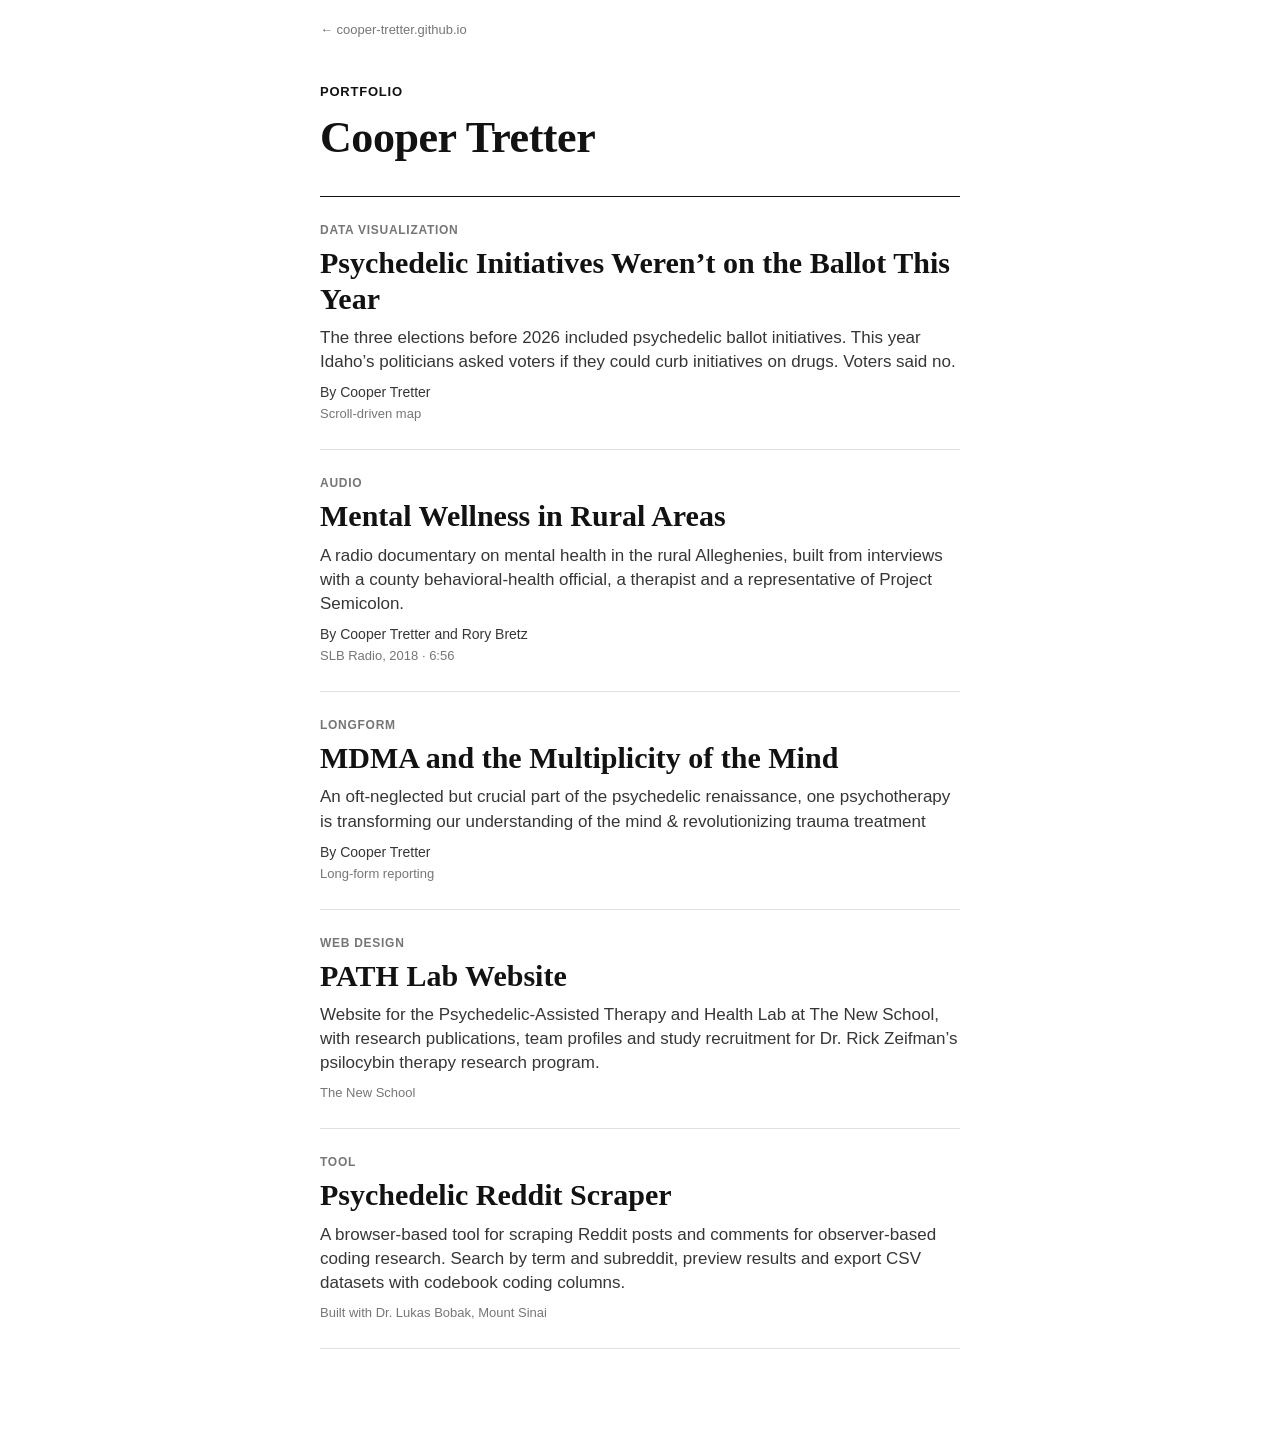
==== portfolio/index.html @ 383b10fb "Add portfolio: psychedelic initiatives viz, rural mental wellness audio, MDMA longform, PATH Lab, Re" ====
<!DOCTYPE html>
<html lang="en">
<head>
<meta charset="UTF-8">
<meta name="viewport" content="width=device-width, initial-scale=1.0">
<title>Portfolio · Cooper Tretter</title>
<meta name="description" content="Selected reporting, audio and data visualization by Cooper Tretter.">
<link rel="stylesheet" href="portfolio.css">
</head>
<body>
<div class="wrap">
<a class="back" href="../">&larr; cooper-tretter.github.io</a>
<div class="sect">Portfolio</div>
<h1>Cooper Tretter</h1>
<div class="list">
<article class="item"><div class="kind">Data visualization</div><h2><a href="psychedelics/">Psychedelic Initiatives Weren’t on the Ballot This Year</a></h2><p>The three elections before 2026 included psychedelic ballot initiatives. This year Idaho’s politicians asked voters if they could curb initiatives on drugs. Voters said no.</p><div class="by">By Cooper Tretter</div><div class="meta">Scroll-driven map</div></article>
<article class="item"><div class="kind">Audio</div><h2><a href="mental-wellness-rural/">Mental Wellness in Rural Areas</a></h2><p>A radio documentary on mental health in the rural Alleghenies, built from interviews with a county behavioral-health official, a therapist and a representative of Project Semicolon.</p><div class="by">By Cooper Tretter and Rory Bretz</div><div class="meta">SLB Radio, 2018 · 6:56</div></article>
<article class="item"><div class="kind">Longform</div><h2><a href="mdma-multiplicity/">MDMA and the Multiplicity of the Mind</a></h2><p>An oft-neglected but crucial part of the psychedelic renaissance, one psychotherapy is transforming our understanding of the mind &amp; revolutionizing trauma treatment</p><div class="by">By Cooper Tretter</div><div class="meta">Long-form reporting</div></article>
<article class="item"><div class="kind">Web design</div><h2><a href="https://psychedelictherapylab.com" target="_blank" rel="noopener">PATH Lab Website</a></h2><p>Website for the Psychedelic-Assisted Therapy and Health Lab at The New School, with research publications, team profiles and study recruitment for Dr. Rick Zeifman’s psilocybin therapy research program.</p><div class="meta">The New School</div></article>
<article class="item"><div class="kind">Tool</div><h2><a href="../psychedelic-reddit-scraper/">Psychedelic Reddit Scraper</a></h2><p>A browser-based tool for scraping Reddit posts and comments for observer-based coding research. Search by term and subreddit, preview results and export CSV datasets with codebook coding columns.</p><div class="meta">Built with Dr. Lukas Bobak, Mount Sinai</div></article>
</div>
</div>
</body>
</html>
---- portfolio/portfolio.css ----
*{box-sizing:border-box}
body{margin:0;background:#fff;color:#121212;font-family:helvetica,arial,sans-serif;-webkit-font-smoothing:antialiased}
a{color:inherit}
.wrap{max-width:680px;margin:0 auto;padding:0 20px 80px}
.back{font-size:13px;color:#767676;text-decoration:none;display:inline-block;margin:22px 0 0}
.back:hover{text-decoration:underline}
.sect{font-size:13px;font-weight:700;letter-spacing:.06em;text-transform:uppercase;color:#121212;margin:46px 0 14px}
h1{font-family:georgia,'times new roman',times,serif;font-weight:700;font-size:clamp(32px,6vw,44px);line-height:1.12;margin:0 0 14px;letter-spacing:-.01em}
.dek{font-size:clamp(18px,2.4vw,21px);line-height:1.4;color:#363636;margin:0 0 18px}
.by{font-size:14px;color:#363636;margin:0 0 6px}
.meta{font-size:13px;color:#767676}
.list{margin-top:34px;border-top:1px solid #121212}
.item{padding:26px 0 28px;border-bottom:1px solid #dfdfdf}
.item .kind{font-size:12px;font-weight:700;letter-spacing:.06em;text-transform:uppercase;color:#767676;margin-bottom:8px}
.item h2{font-family:georgia,'times new roman',times,serif;font-weight:700;font-size:clamp(24px,4vw,30px);line-height:1.18;margin:0 0 10px}
.item h2 a{text-decoration:none}
.item h2 a:hover{text-decoration:underline}
.item p{margin:0 0 10px;font-size:17px;line-height:1.42;color:#363636}
.body{font-family:georgia,'times new roman',times,serif;font-size:20px;line-height:1.55;max-width:600px;margin-top:34px}
.body p{margin:0 0 24px}
.body .rule{text-align:center;letter-spacing:.6em;margin:34px 0;color:#767676}
.credit{font-size:14px;line-height:1.5;color:#363636;margin-top:30px;border-top:1px solid #dfdfdf;padding-top:14px}
.btn{display:inline-block;margin-top:6px;padding:10px 18px;border:1px solid #121212;font-size:14px;font-weight:700;text-decoration:none}
.btn:hover{background:#121212;color:#fff}
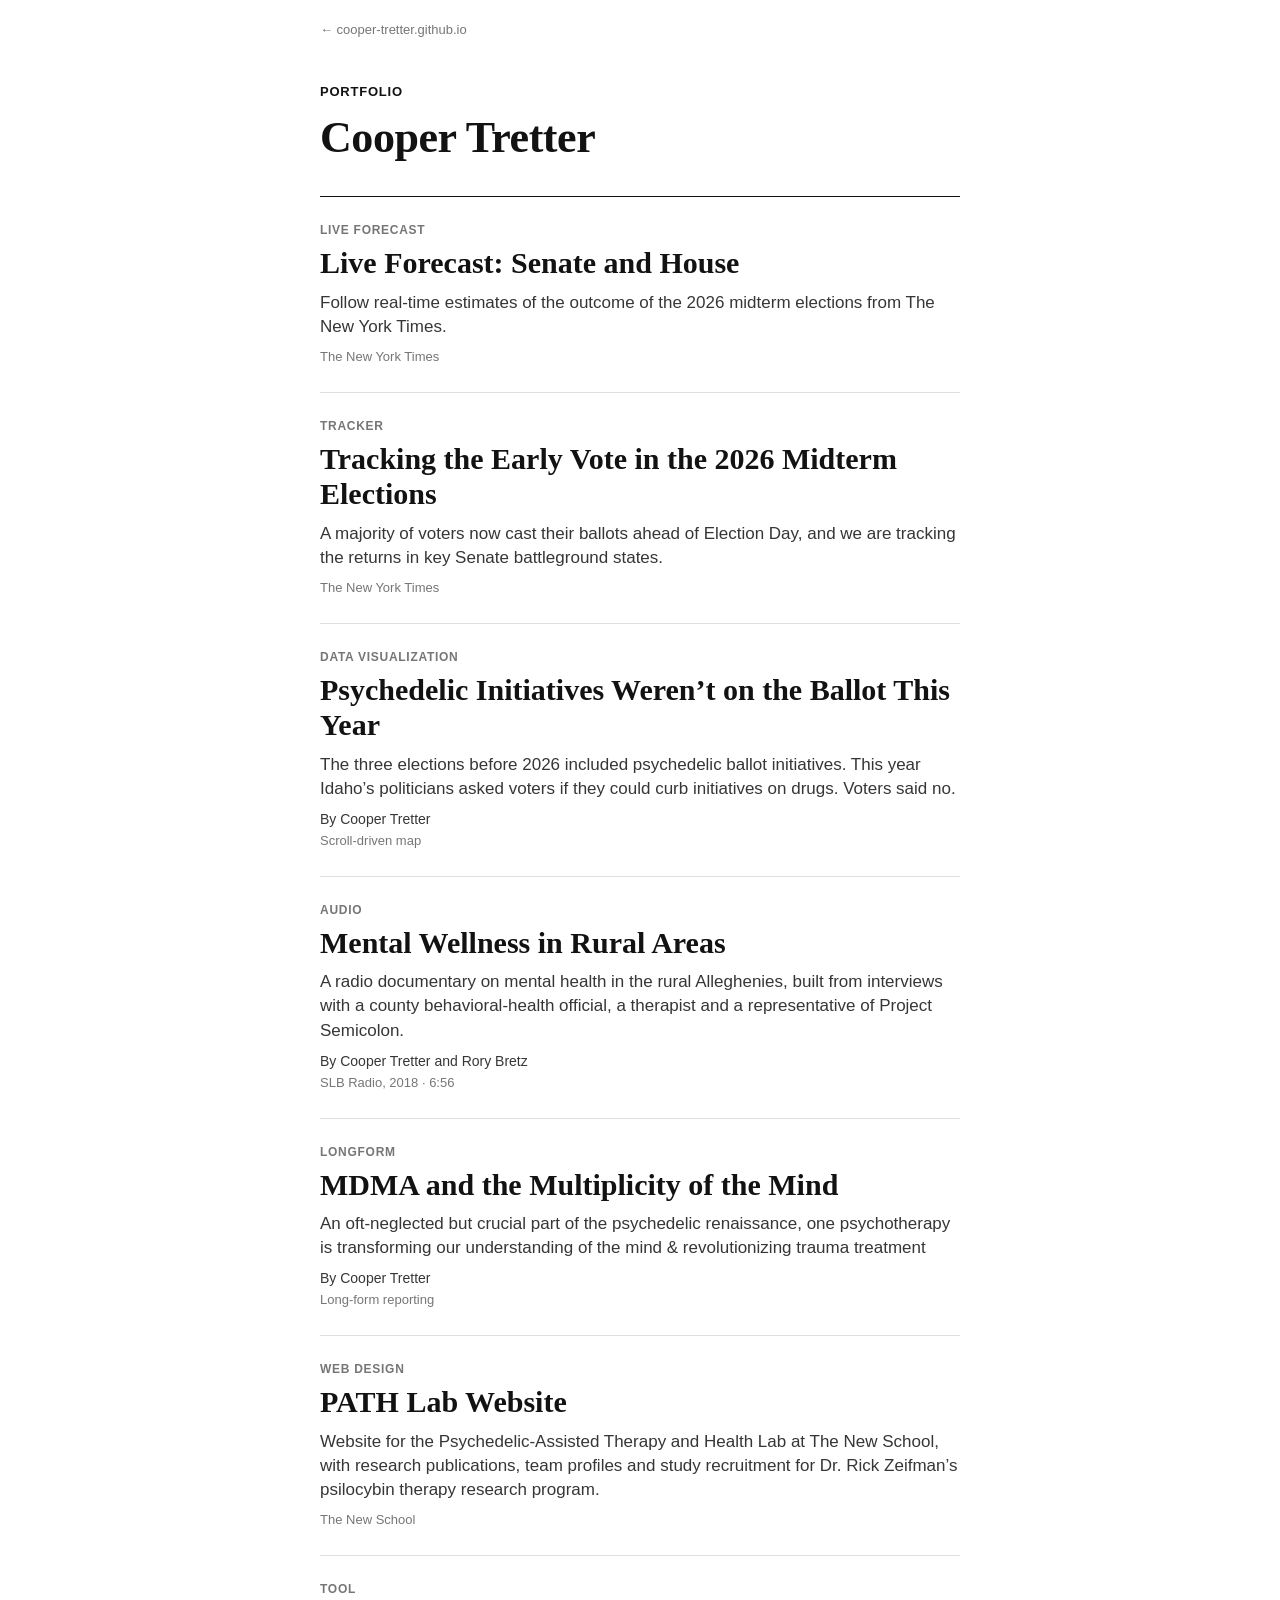
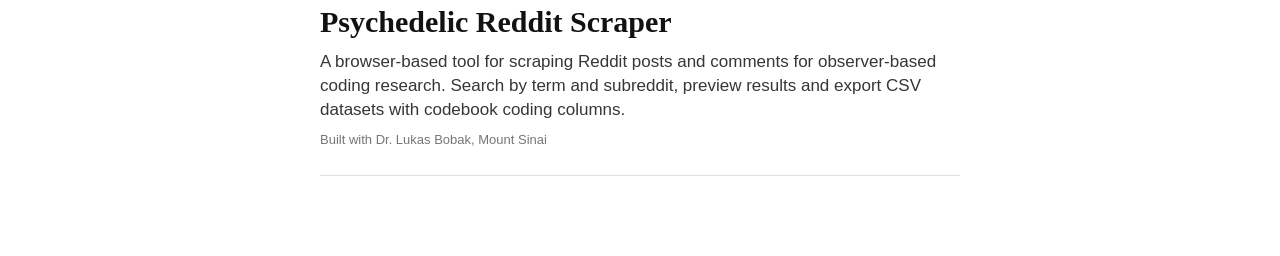
==== commit d4a11ef4: "Portfolio: add Needle and early-vote tracker at top Co-Authored-By: Claude Sonnet 5.5 <noreply@anthr" ====
--- a/portfolio/index.html
+++ b/portfolio/index.html
@@ -13,6 +13,8 @@
 <div class="sect">Portfolio</div>
 <h1>Cooper Tretter</h1>
 <div class="list">
+<article class="item"><div class="kind">Live forecast</div><h2><a href="https://www.nytimes.com/interactive/2026/11/03/us/elections/results-needle-senate-house-forecast.html" target="_blank" rel="noopener">Live Forecast: Senate and House</a></h2><p>Follow real-time estimates of the outcome of the 2026 midterm elections from The New York Times.</p><div class="meta">The New York Times</div></article>
+<article class="item"><div class="kind">Tracker</div><h2><a href="https://www.nytimes.com/interactive/2026/us/elections/midterm-elections-early-voting-tracker-battleground-states.html" target="_blank" rel="noopener">Tracking the Early Vote in the 2026 Midterm Elections</a></h2><p>A majority of voters now cast their ballots ahead of Election Day, and we are tracking the returns in key Senate battleground states.</p><div class="meta">The New York Times</div></article>
 <article class="item"><div class="kind">Data visualization</div><h2><a href="psychedelics/">Psychedelic Initiatives Weren’t on the Ballot This Year</a></h2><p>The three elections before 2026 included psychedelic ballot initiatives. This year Idaho’s politicians asked voters if they could curb initiatives on drugs. Voters said no.</p><div class="by">By Cooper Tretter</div><div class="meta">Scroll-driven map</div></article>
 <article class="item"><div class="kind">Audio</div><h2><a href="mental-wellness-rural/">Mental Wellness in Rural Areas</a></h2><p>A radio documentary on mental health in the rural Alleghenies, built from interviews with a county behavioral-health official, a therapist and a representative of Project Semicolon.</p><div class="by">By Cooper Tretter and Rory Bretz</div><div class="meta">SLB Radio, 2018 · 6:56</div></article>
 <article class="item"><div class="kind">Longform</div><h2><a href="mdma-multiplicity/">MDMA and the Multiplicity of the Mind</a></h2><p>An oft-neglected but crucial part of the psychedelic renaissance, one psychotherapy is transforming our understanding of the mind &amp; revolutionizing trauma treatment</p><div class="by">By Cooper Tretter</div><div class="meta">Long-form reporting</div></article>
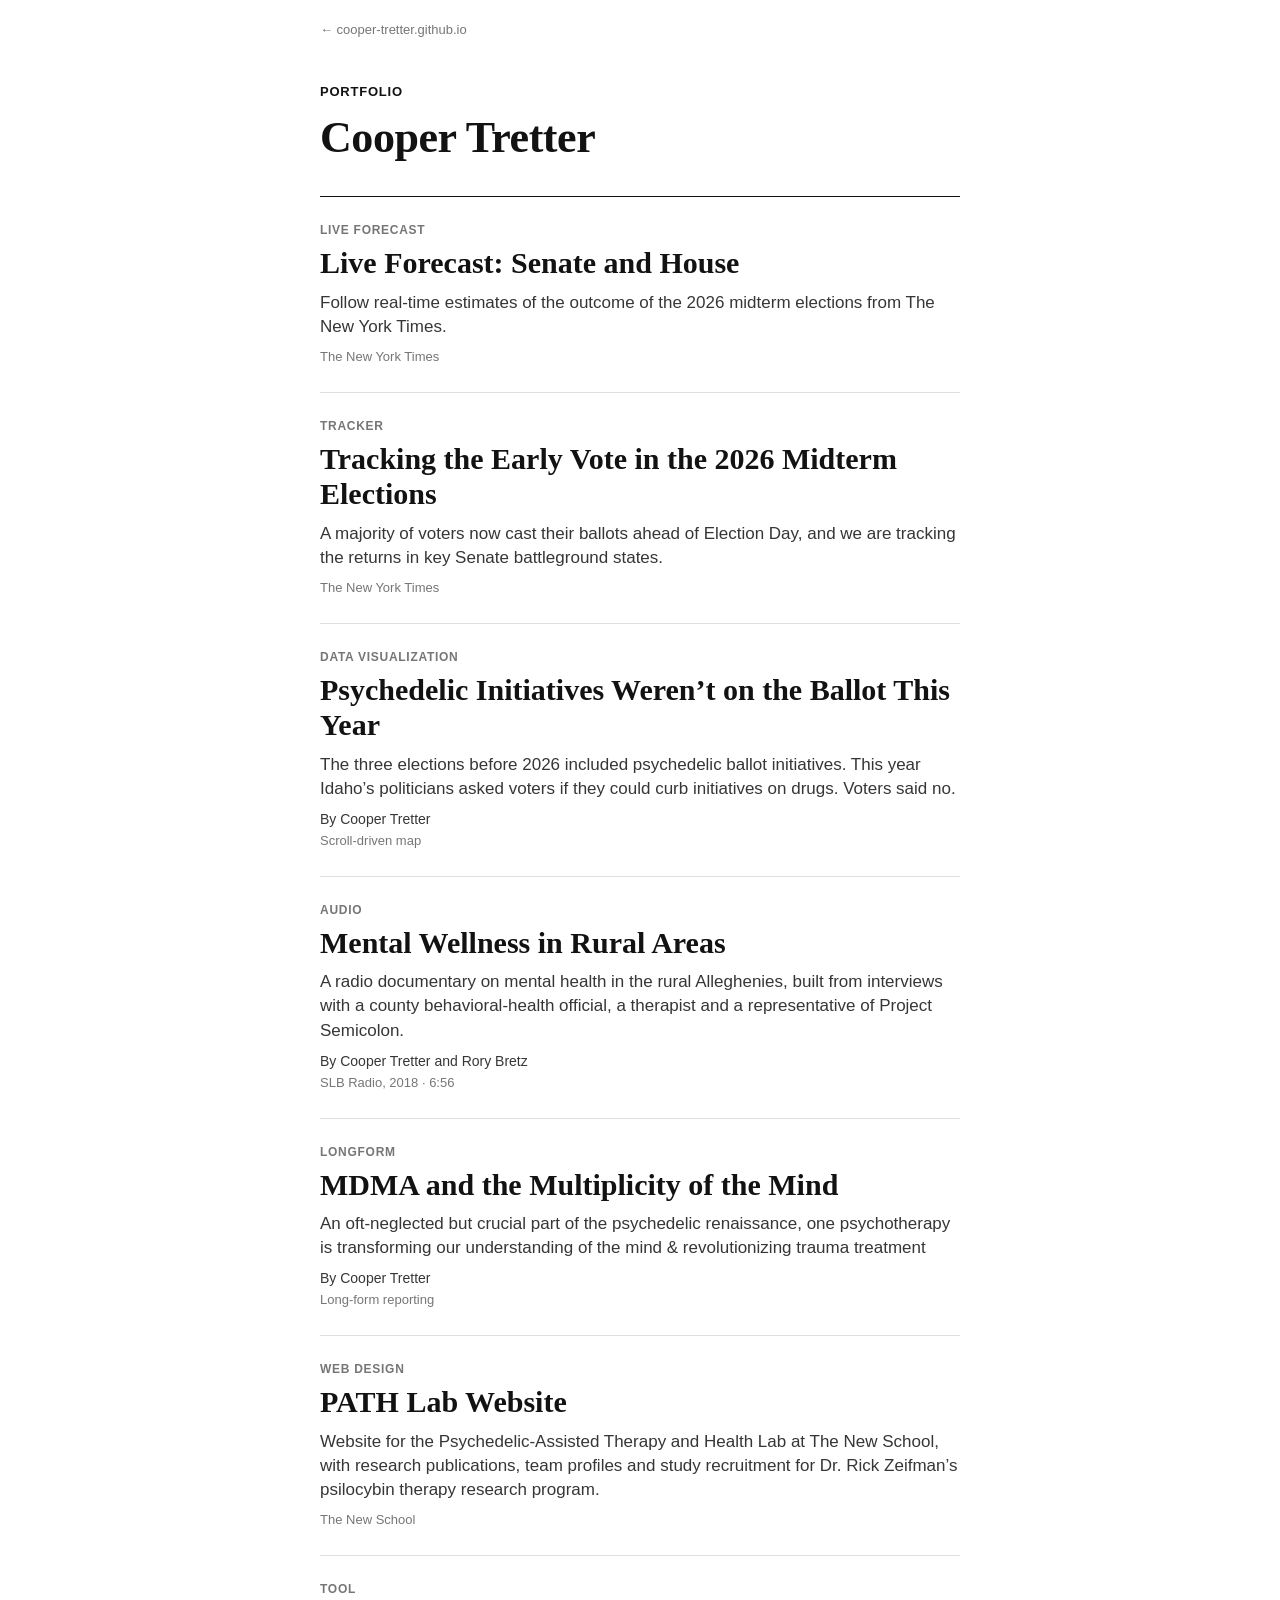
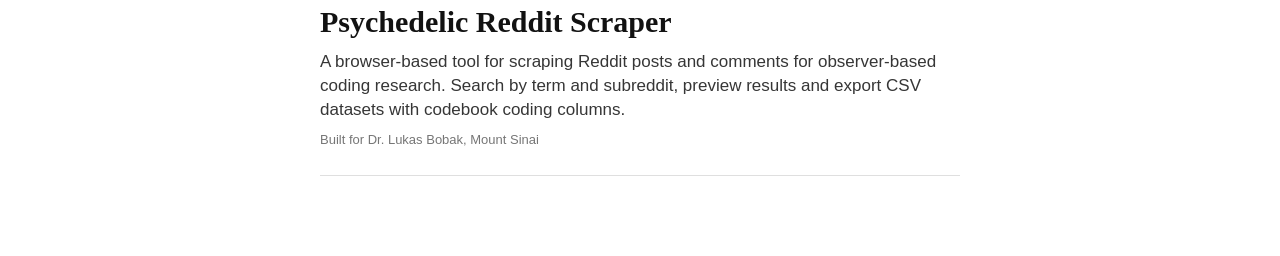
==== commit 0fcc37e2: "Portfolio: scraper credit reads 'Built for' Co-Authored-By: Claude Sonnet 5.5 <noreply@anthropic.com" ====
--- a/portfolio/index.html
+++ b/portfolio/index.html
@@ -19,7 +19,7 @@
 <article class="item"><div class="kind">Audio</div><h2><a href="mental-wellness-rural/">Mental Wellness in Rural Areas</a></h2><p>A radio documentary on mental health in the rural Alleghenies, built from interviews with a county behavioral-health official, a therapist and a representative of Project Semicolon.</p><div class="by">By Cooper Tretter and Rory Bretz</div><div class="meta">SLB Radio, 2018 · 6:56</div></article>
 <article class="item"><div class="kind">Longform</div><h2><a href="mdma-multiplicity/">MDMA and the Multiplicity of the Mind</a></h2><p>An oft-neglected but crucial part of the psychedelic renaissance, one psychotherapy is transforming our understanding of the mind &amp; revolutionizing trauma treatment</p><div class="by">By Cooper Tretter</div><div class="meta">Long-form reporting</div></article>
 <article class="item"><div class="kind">Web design</div><h2><a href="https://psychedelictherapylab.com" target="_blank" rel="noopener">PATH Lab Website</a></h2><p>Website for the Psychedelic-Assisted Therapy and Health Lab at The New School, with research publications, team profiles and study recruitment for Dr. Rick Zeifman’s psilocybin therapy research program.</p><div class="meta">The New School</div></article>
-<article class="item"><div class="kind">Tool</div><h2><a href="../psychedelic-reddit-scraper/">Psychedelic Reddit Scraper</a></h2><p>A browser-based tool for scraping Reddit posts and comments for observer-based coding research. Search by term and subreddit, preview results and export CSV datasets with codebook coding columns.</p><div class="meta">Built with Dr. Lukas Bobak, Mount Sinai</div></article>
+<article class="item"><div class="kind">Tool</div><h2><a href="../psychedelic-reddit-scraper/">Psychedelic Reddit Scraper</a></h2><p>A browser-based tool for scraping Reddit posts and comments for observer-based coding research. Search by term and subreddit, preview results and export CSV datasets with codebook coding columns.</p><div class="meta">Built for Dr. Lukas Bobak, Mount Sinai</div></article>
 </div>
 </div>
 </body>
